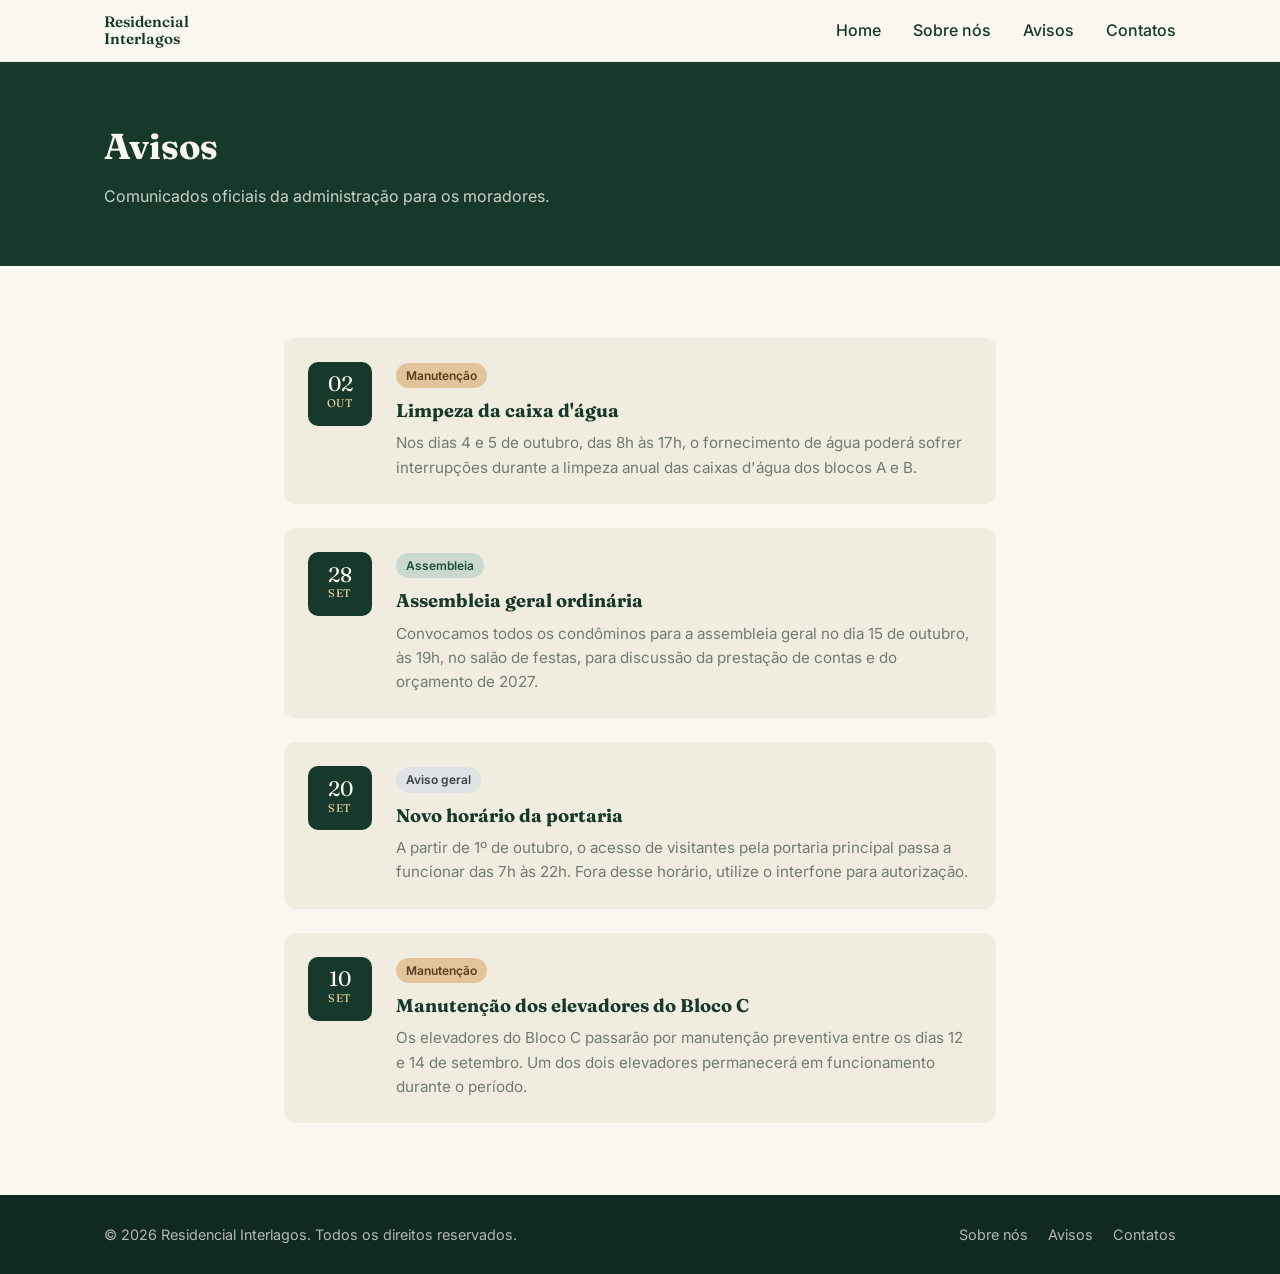
==== avisos.html @ c6d5a945 "Ajusta estrutura para GitHub Pages" ====
<!DOCTYPE html>
<html lang="pt-BR">

<head>
  <meta charset="UTF-8">
  <meta name="viewport" content="width=device-width, initial-scale=1.0">
  <title>Avisos | Residencial Interlagos</title>
  <link rel="preconnect" href="https://fonts.googleapis.com">
  <link
    href="https://fonts.googleapis.com/css2?family=Fraunces:opsz,wght@9..144,500;9..144,600&family=Inter:wght@400;500;600&display=swap"
    rel="stylesheet">
  <link rel="stylesheet" href="css/base.css">
  <link rel="stylesheet" href="css/avisos.css">
</head>

<body>
  <!-- ===================== CABEÇALHO ===================== -->
  <header class="cabecalho">
    <div class="container cabecalho__conteudo">
      <a href="index.html" class="cabecalho__logo">
        <span>Residencial<br>Interlagos</span>
      </a>
      <button class="menu-botao" id="botaoMenu" aria-label="Abrir menu">
        <span></span>
        <span></span>
        <span></span>
      </button>
      <nav class="menu-navegacao" id="menuNavegacao">
        <a href="index.html">Home</a>
        <a href="sobre.html">Sobre nós</a>
        <a href="avisos.html" class="menu-navegacao__link--ativo">Avisos</a>
        <a href="contato.html">Contatos</a>
      </nav>
    </div>
  </header>
  <!-- ===================== CABEÇALHO DA PÁGINA ===================== -->
  <section class="cabecalho-pagina">
    <div class="container">
      <h1 class="cabecalho-pagina__titulo">Avisos</h1>
      <p class="cabecalho-pagina__texto">Comunicados oficiais da administração para os moradores.</p>
    </div>
  </section>
  <!-- ===================== LISTA DE AVISOS ===================== -->
  <section class="secao-avisos">
    <div class="container lista-avisos">
      <article class="aviso">
        <div class="aviso__data">
          <span class="aviso__dia">02</span>
          <span class="aviso__mes">OUT</span>
        </div>
        <div class="aviso__conteudo">
          <span class="aviso__categoria aviso__categoria--manutencao">Manutenção</span>
          <h2 class="aviso__titulo">Limpeza da caixa d'água</h2>
          <p class="aviso__texto">
            Nos dias 4 e 5 de outubro, das 8h às 17h, o fornecimento de água poderá sofrer
            interrupções durante a limpeza anual das caixas d'água dos blocos A e B.
          </p>
        </div>
      </article>
      <article class="aviso">
        <div class="aviso__data">
          <span class="aviso__dia">28</span>
          <span class="aviso__mes">SET</span>
        </div>
        <div class="aviso__conteudo">
          <span class="aviso__categoria aviso__categoria--assembleia">Assembleia</span>
          <h2 class="aviso__titulo">Assembleia geral ordinária</h2>
          <p class="aviso__texto">
            Convocamos todos os condôminos para a assembleia geral no dia 15 de outubro, às 19h,
            no salão de festas, para discussão da prestação de contas e do orçamento de 2027.
          </p>
        </div>
      </article>
      <article class="aviso">
        <div class="aviso__data">
          <span class="aviso__dia">20</span>
          <span class="aviso__mes">SET</span>
        </div>
        <div class="aviso__conteudo">
          <span class="aviso__categoria aviso__categoria--geral">Aviso geral</span>
          <h2 class="aviso__titulo">Novo horário da portaria</h2>
          <p class="aviso__texto">
            A partir de 1º de outubro, o acesso de visitantes pela portaria principal passa a
            funcionar das 7h às 22h. Fora desse horário, utilize o interfone para autorização.
          </p>
        </div>
      </article>
      <article class="aviso">
        <div class="aviso__data">
          <span class="aviso__dia">10</span>
          <span class="aviso__mes">SET</span>
        </div>
        <div class="aviso__conteudo">
          <span class="aviso__categoria aviso__categoria--manutencao">Manutenção</span>
          <h2 class="aviso__titulo">Manutenção dos elevadores do Bloco C</h2>
          <p class="aviso__texto">
            Os elevadores do Bloco C passarão por manutenção preventiva entre os dias 12 e 14
            de setembro. Um dos dois elevadores permanecerá em funcionamento durante o período.
          </p>
        </div>
      </article>
    </div>
  </section>
  <!-- ===================== RODAPÉ ===================== -->
  <footer class="rodape">
    <div class="container rodape__conteudo">
      <p>&copy; 2026 Residencial Interlagos. Todos os direitos reservados.</p>
      <nav class="rodape__links">
        <a href="sobre.html">Sobre nós</a>
        <a href="avisos.html">Avisos</a>
        <a href="contato.html">Contatos</a>
      </nav>
    </div>
  </footer>
  <script src="js/menu.js"></script>
</body>

</html>
---- css/base.css ----
/* =========================================================
   BASE.CSS
   Estilos usados em TODAS as páginas: cores, reset, cabeçalho,
   rodapé, botões e o cartão de "diferencial" (lazer).
   Cada página também carrega o seu próprio CSS (home.css,
   sobre.css, avisos.css ou contato.css) além deste arquivo.
   ========================================================= */
 
:root {
  --cor-verde-escuro: #17392b;
  --cor-verde: #1f4d3c;
  --cor-dourado: #d9a866;
  --cor-dourado-claro: #ecd3a3;
  --cor-creme: #faf7f0;
  --cor-texto: #26302a;
  --cor-texto-claro: #6f7b73;
 
  --fonte-titulo: "Fraunces", serif;
  --fonte-texto: "Inter", sans-serif;
 
  --largura-maxima: 1120px;
}
 
/* ---- reset básico ---- */
* {
  margin: 0;
  padding: 0;
  box-sizing: border-box;
}
 
body {
  font-family: var(--fonte-texto);
  color: var(--cor-texto);
  line-height: 1.6;
  background-color: var(--cor-creme);
}
 
a {
  text-decoration: none;
  color: inherit;
}
 
ul {
  list-style: none;
}
 
.container {
  width: 100%;
  max-width: var(--largura-maxima);
  margin: 0 auto;
  padding: 0 24px;
}
 
.titulo-secao {
  font-family: var(--fonte-titulo);
  font-weight: 600;
  font-size: 2rem;
  color: var(--cor-verde-escuro);
  margin-bottom: 16px;
}
 
.titulo-secao--centro {
  text-align: center;
  margin-left: auto;
  margin-right: auto;
}
 
/* ---- botões reutilizáveis ---- */
.botao {
  display: inline-block;
  padding: 14px 28px;
  border-radius: 999px;
  font-weight: 600;
  font-size: 0.95rem;
  transition: transform 0.15s ease, background-color 0.15s ease;
}
 
.botao:hover {
  transform: translateY(-2px);
}
 
.botao--claro {
  background-color: var(--cor-creme);
  color: var(--cor-verde-escuro);
}
 
.botao--escuro {
  background-color: var(--cor-verde-escuro);
  color: var(--cor-creme);
  border: none;
  cursor: pointer;
}
 
.botao--contorno {
  border: 2px solid var(--cor-verde-escuro);
  color: var(--cor-verde-escuro);
}
 
/* =========================================================
   CABEÇALHO (topo, presente em todas as páginas)
   ========================================================= */
.cabecalho {
  position: sticky;
  top: 0;
  background-color: var(--cor-creme);
  border-bottom: 1px solid rgba(23, 57, 43, 0.1);
  z-index: 10;
}
 
.cabecalho__conteudo {
  display: flex;
  align-items: center;
  justify-content: space-between;
  padding-top: 14px;
  padding-bottom: 14px;
}
 
.cabecalho__logo {
  display: flex;
  align-items: center;
  gap: 10px;
  font-family: var(--fonte-titulo);
  font-weight: 600;
  color: var(--cor-verde-escuro);
  line-height: 1.1;
  font-size: 0.95rem;
}
 
.cabecalho__logo img {
  width: 40px;
}
 
.menu-navegacao {
  display: flex;
  gap: 32px;
  font-weight: 500;
}
 
.menu-navegacao a {
  color: var(--cor-verde-escuro);
  position: relative;
}
 
.menu-navegacao a::after {
  content: "";
  position: absolute;
  left: 0;
  bottom: -4px;
  width: 0;
  height: 2px;
  background-color: var(--cor-dourado);
  transition: width 0.2s ease;
}
 
.menu-navegacao a:hover::after {
  width: 100%;
}
 
.menu-navegacao__link--ativo {
  color: var(--cor-dourado);
}
 
.menu-navegacao__link--ativo::after {
  width: 100%;
  background-color: var(--cor-dourado);
}
 
/* botão "sanduíche" — só aparece no celular */
.menu-botao {
  display: none;
  flex-direction: column;
  justify-content: space-between;
  width: 26px;
  height: 18px;
  background: none;
  border: none;
  cursor: pointer;
}
 
.menu-botao span {
  display: block;
  height: 2px;
  background-color: var(--cor-verde-escuro);
}
 
/* =========================================================
   CABEÇALHO DE PÁGINA INTERNA (usado em Sobre, Avisos, Contatos)
   ========================================================= */
.cabecalho-pagina {
  background-color: var(--cor-verde-escuro);
  color: var(--cor-creme);
  padding: 56px 0;
}
 
.cabecalho-pagina__titulo {
  font-family: var(--fonte-titulo);
  font-size: 2.25rem;
}
 
.cabecalho-pagina__texto {
  color: rgba(250, 247, 240, 0.8);
  margin-top: 8px;
}
 
/* =========================================================
   CARTÃO DE DIFERENCIAL
   Usado na Home (prévia) e na página Sobre nós (lista completa)
   ========================================================= */
.grade-diferenciais {
  margin-top: 48px;
  display: grid;
  grid-template-columns: repeat(3, 1fr);
  gap: 24px;
}
 
.cartao-diferencial {
  background-color: var(--cor-creme);
  border-radius: 12px;
  padding: 28px;
  border-top: 3px solid var(--cor-dourado);
}
 
.cartao-diferencial h3 {
  font-family: var(--fonte-titulo);
  color: var(--cor-verde-escuro);
  margin-bottom: 8px;
}
 
.cartao-diferencial p {
  color: var(--cor-texto-claro);
  font-size: 0.95rem;
}
 
/* =========================================================
   RODAPÉ (presente em todas as páginas)
   ========================================================= */
.rodape {
  background-color: #102921;
  color: rgba(250, 247, 240, 0.7);
  padding: 28px 0;
  font-size: 0.9rem;
}
 
.rodape__conteudo {
  display: flex;
  justify-content: space-between;
  align-items: center;
  flex-wrap: wrap;
  gap: 12px;
}
 
.rodape__links {
  display: flex;
  gap: 20px;
}
 
/* =========================================================
   RESPONSIVO — telas menores que 860px
   (só os elementos que pertencem a este arquivo: menu e cartões)
   ========================================================= */
@media (max-width: 860px) {
  .menu-botao {
    display: flex;
  }
 
  .menu-navegacao {
    position: absolute;
    top: 100%;
    left: 0;
    right: 0;
    background-color: var(--cor-creme);
    flex-direction: column;
    align-items: center;
    gap: 0;
    max-height: 0;
    overflow: hidden;
    transition: max-height 0.25s ease;
  }
 
  .menu-navegacao a {
    padding: 14px;
    width: 100%;
    text-align: center;
  }
 
  .menu-navegacao--aberto {
    max-height: 260px;
    border-bottom: 1px solid rgba(23, 57, 43, 0.1);
  }
 
  .grade-diferenciais {
    grid-template-columns: repeat(2, 1fr);
  }
}
 
@media (max-width: 540px) {
  .grade-diferenciais {
    grid-template-columns: 1fr;
  }
}
---- css/avisos.css ----
/* =========================================================
   AVISOS.CSS
   Estilos exclusivos da página avisos.html.
   Depende de base.css já estar carregado antes deste arquivo.
   ========================================================= */
 
.secao-avisos {
  padding: 72px 0;
}
 
.lista-avisos {
  display: flex;
  flex-direction: column;
  gap: 24px;
  max-width: 760px;
}
 
.aviso {
  display: flex;
  gap: 24px;
  padding: 24px;
  background-color: #f1ece0;
  border-radius: 12px;
}
 
.aviso__data {
  flex-shrink: 0;
  width: 64px;
  height: 64px;
  border-radius: 10px;
  background-color: var(--cor-verde-escuro);
  color: var(--cor-creme);
  display: flex;
  flex-direction: column;
  align-items: center;
  justify-content: center;
  font-family: var(--fonte-titulo);
}
 
.aviso__dia {
  font-size: 1.3rem;
  line-height: 1;
}
 
.aviso__mes {
  font-size: 0.7rem;
  letter-spacing: 0.05em;
  color: var(--cor-dourado-claro);
}
 
.aviso__categoria {
  display: inline-block;
  font-size: 0.75rem;
  font-weight: 600;
  padding: 3px 10px;
  border-radius: 999px;
  margin-bottom: 8px;
}
 
.aviso__categoria--manutencao {
  background-color: #e3c39a;
  color: #5a3d1c;
}
 
.aviso__categoria--assembleia {
  background-color: #c9d9cd;
  color: #1f4d3c;
}
 
.aviso__categoria--geral {
  background-color: #dfe3e6;
  color: #3a4247;
}
 
.aviso__titulo {
  font-family: var(--fonte-titulo);
  color: var(--cor-verde-escuro);
  font-size: 1.15rem;
  margin-bottom: 6px;
}
 
.aviso__texto {
  color: var(--cor-texto-claro);
  font-size: 0.95rem;
}
 
/* ---- responsivo ---- */
@media (max-width: 860px) {
  .aviso {
    flex-direction: column;
  }
 
  .aviso__data {
    flex-direction: row;
    gap: 6px;
    width: fit-content;
    padding: 4px 12px;
  }
}
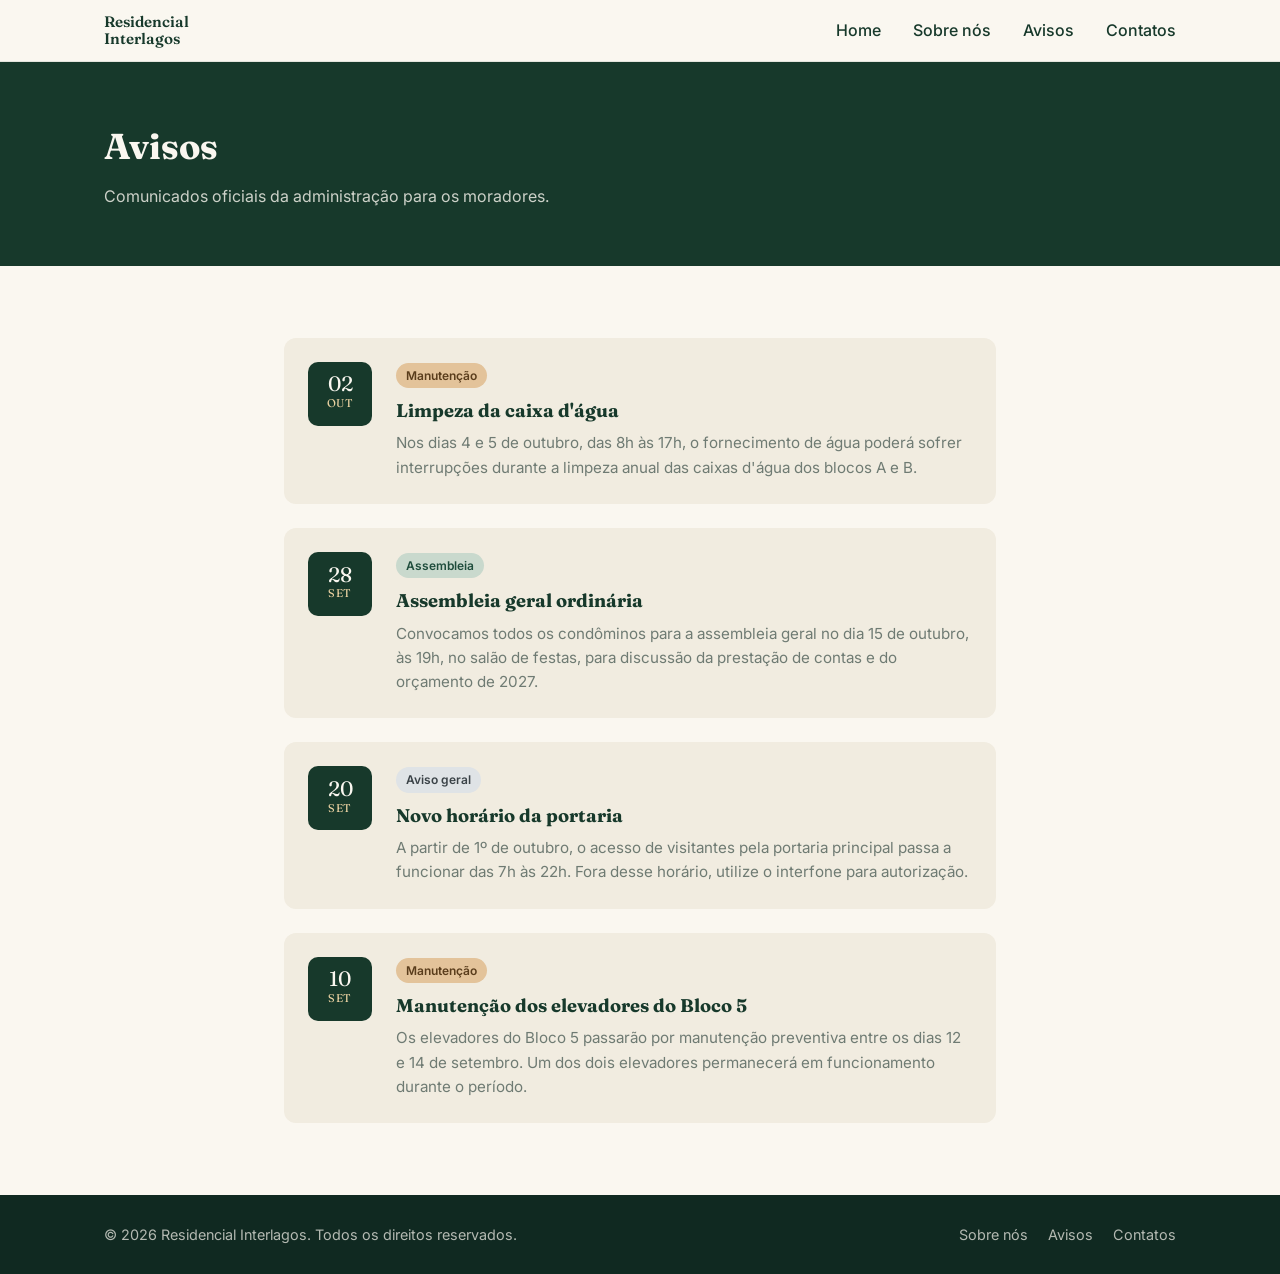
==== commit e2d3e5c0: "atualizaçãoLuis15" ====
--- a/avisos.html
+++ b/avisos.html
@@ -92,9 +92,9 @@
         </div>
         <div class="aviso__conteudo">
           <span class="aviso__categoria aviso__categoria--manutencao">Manutenção</span>
-          <h2 class="aviso__titulo">Manutenção dos elevadores do Bloco C</h2>
+          <h2 class="aviso__titulo">Manutenção dos elevadores do Bloco 5</h2>
           <p class="aviso__texto">
-            Os elevadores do Bloco C passarão por manutenção preventiva entre os dias 12 e 14
+            Os elevadores do Bloco 5 passarão por manutenção preventiva entre os dias 12 e 14
             de setembro. Um dos dois elevadores permanecerá em funcionamento durante o período.
           </p>
         </div>
